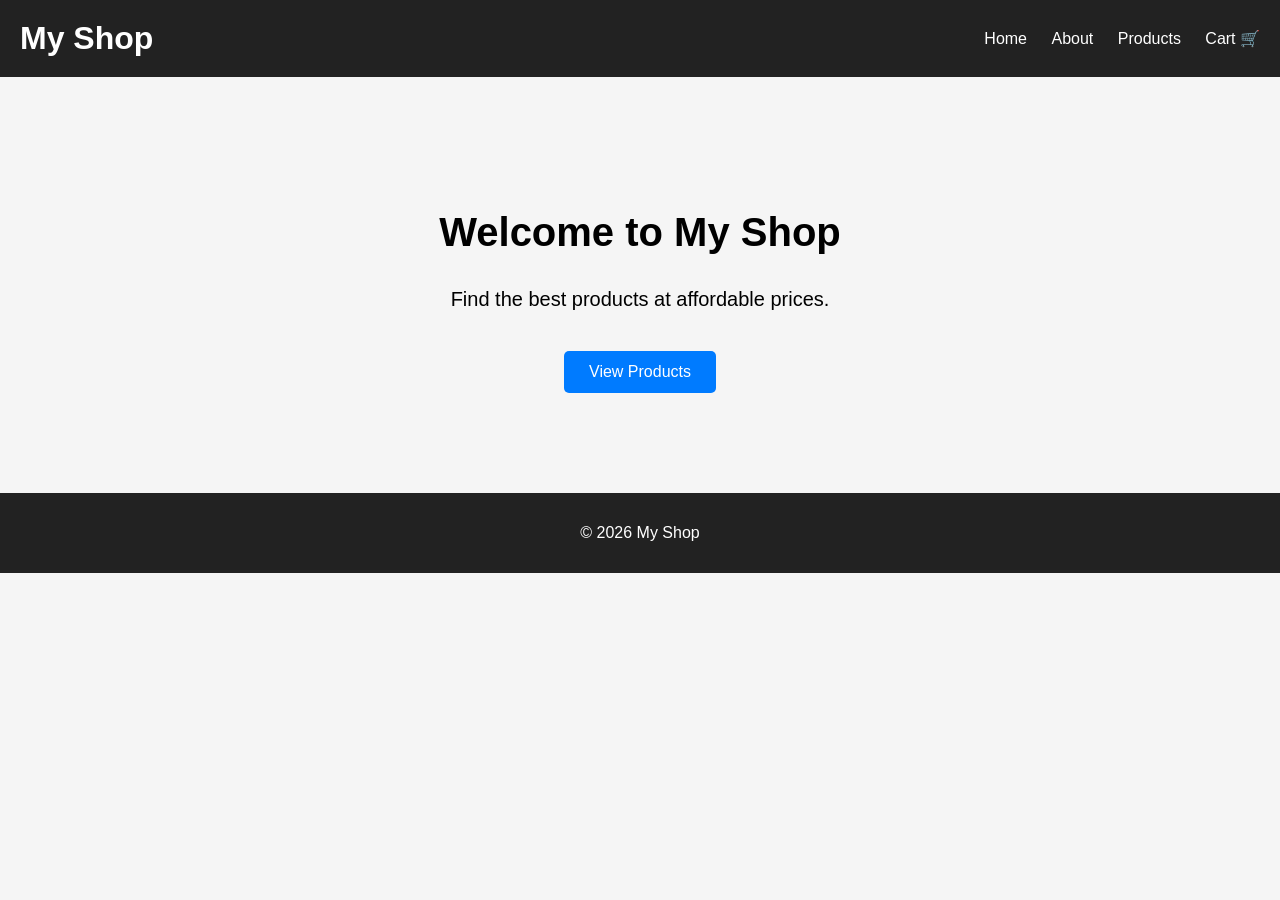
==== index.html @ 53732787 "index pages added" ====
<!DOCTYPE html>
<html lang="en">
<head>
    <meta charset="UTF-8">
    <meta name="viewport" content="width=device-width, initial-scale=1.0">
    <title>My Shop - Home</title>
    <link rel="stylesheet" href="index.css">
</head>
<body>

    <header>
        <h1>My Shop</h1>

        <nav>
            <a href="index.html">Home</a>
            <a href="about.html">About</a>
            <a href="products.html">Products</a>
            <a href="cart.html">Cart 🛒</a>
        </nav>
    </header>

    <main class="home">
        <h2>Welcome to My Shop</h2>
        <p>Find the best products at affordable prices.</p>

        <a href="products.html" class="btn">View Products</a>
    </main>

    <footer>
        <p>© 2026 My Shop</p>
    </footer>

    <script src="index.js"></script>
</body>
</html>
---- index.css ----
* {
    box-sizing: border-box;
}

body {
    margin: 0;
    font-family: Arial, sans-serif;
    background-color: #f5f5f5;
}

header {
    background-color: #222;
    color: white;
    padding: 20px;
    display: flex;
    justify-content: space-between;
    align-items: center;
}

header h1 {
    margin: 0;
}

nav a {
    color: white;
    text-decoration: none;
    margin-left: 20px;
}

nav a:hover {
    color: #00bcd4;
}

.home {
    text-align: center;
    padding: 100px 20px;
}

.home h2 {
    font-size: 40px;
}

.home p {
    font-size: 20px;
}

.btn {
    display: inline-block;
    margin-top: 20px;
    padding: 12px 25px;
    background-color: #007bff;
    color: white;
    text-decoration: none;
    border-radius: 5px;
}

.btn:hover {
    background-color: #0056b3;
}

footer {
    text-align: center;
    background-color: #222;
    color: white;
    padding: 15px;
}
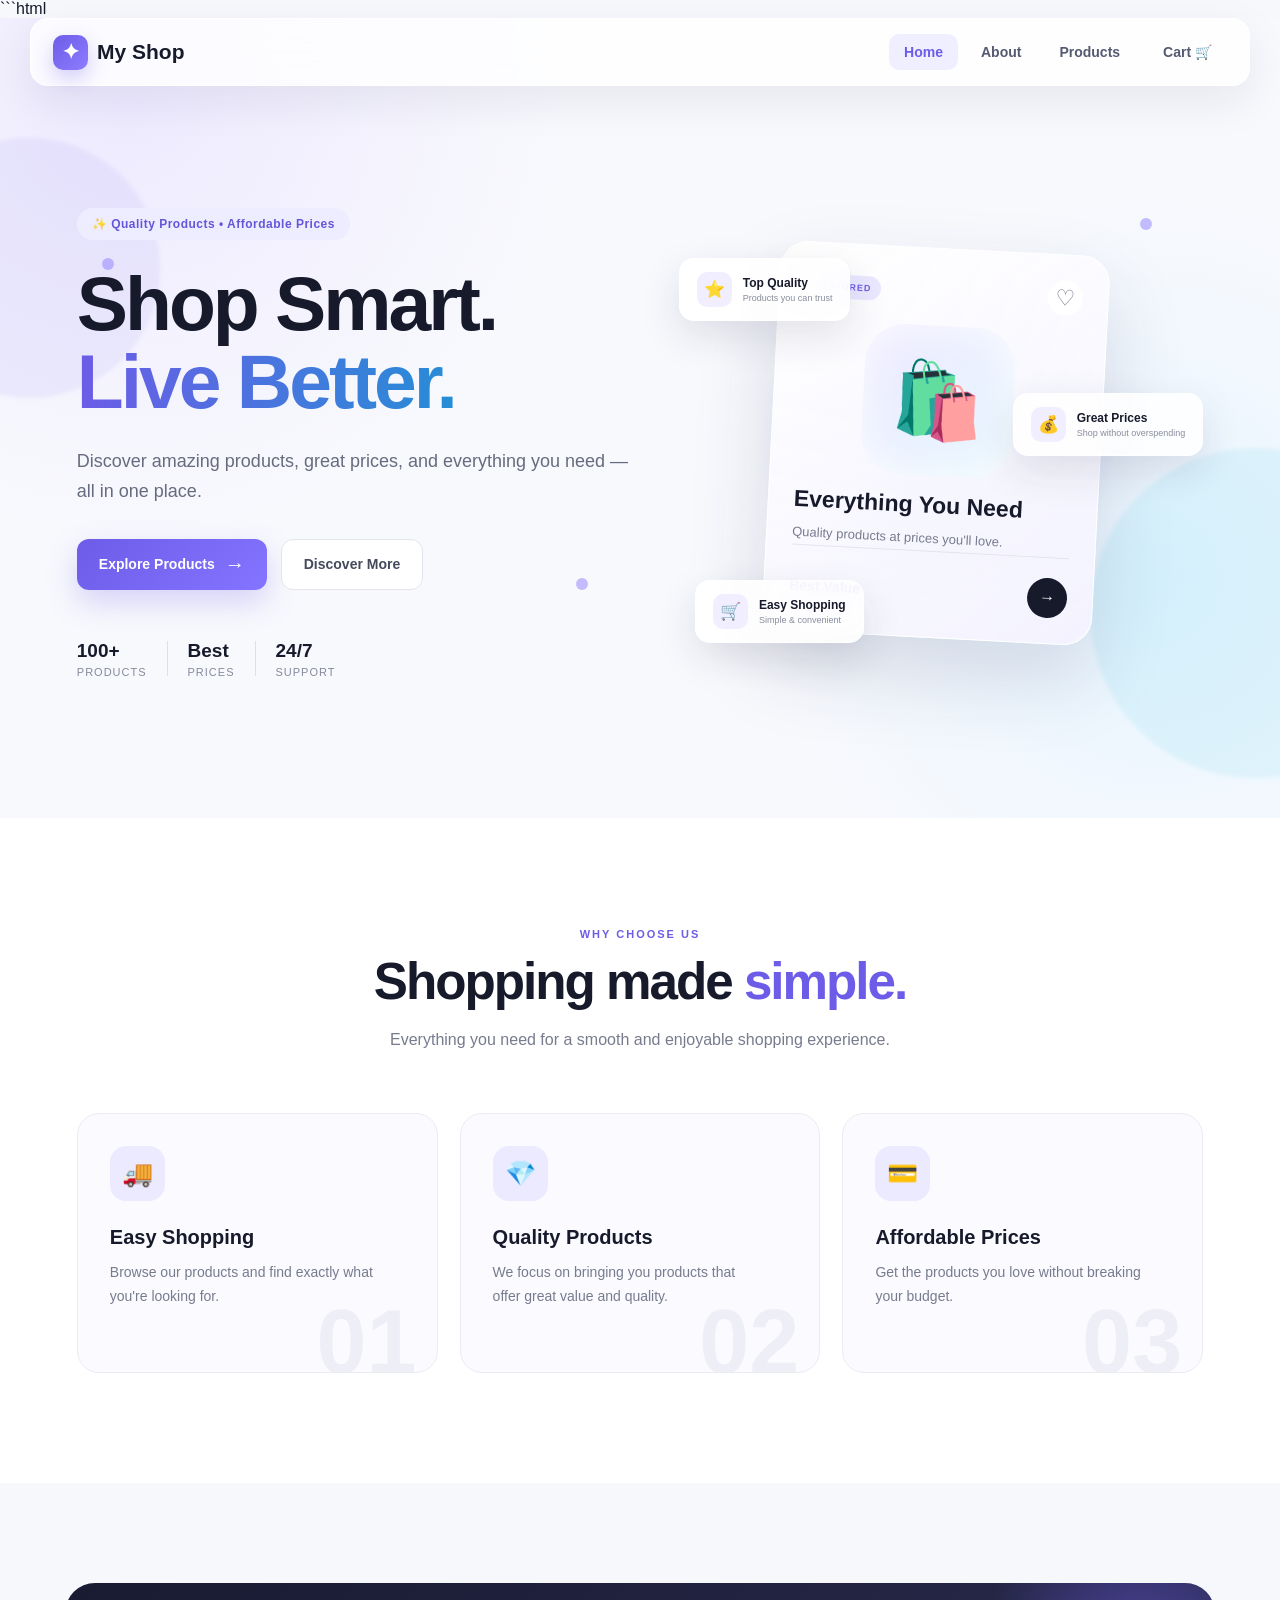
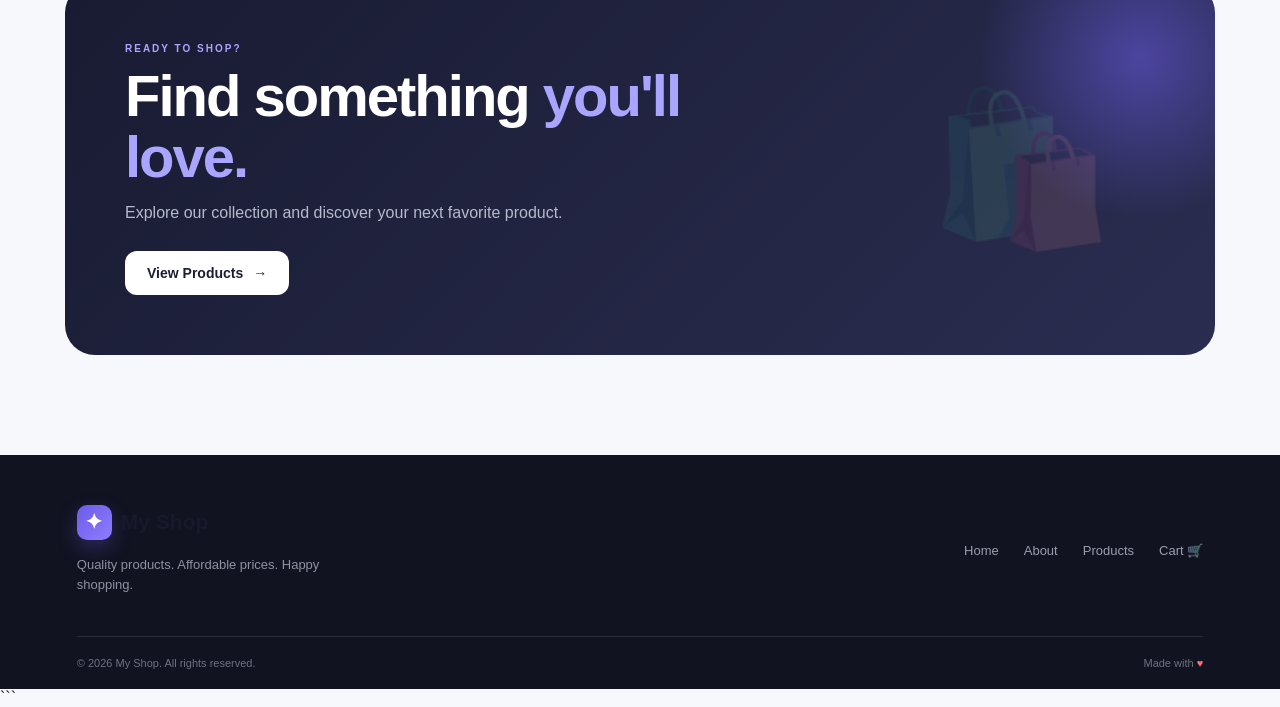
==== commit 89b21bae: "Version 2" ====
--- a/index.html
+++ b/index.html
@@ -1,35 +1,355 @@
+```html
 <!DOCTYPE html>
 <html lang="en">
 <head>
     <meta charset="UTF-8">
     <meta name="viewport" content="width=device-width, initial-scale=1.0">
+
     <title>My Shop - Home</title>
+
     <link rel="stylesheet" href="index.css">
 </head>
+
 <body>
 
-    <header>
-        <h1>My Shop</h1>
-
-        <nav>
-            <a href="index.html">Home</a>
+    <!-- ================= NAVBAR ================= -->
+
+    <header class="navbar">
+
+        <div class="logo">
+            <span class="logo-icon">✦</span>
+            <span>My Shop</span>
+        </div>
+
+        <nav class="nav-links">
+            <a href="index.html" class="active">Home</a>
             <a href="about.html">About</a>
             <a href="products.html">Products</a>
-            <a href="cart.html">Cart 🛒</a>
+            <a href="cart.html" class="cart-link">
+                Cart <span>🛒</span>
+            </a>
         </nav>
+
+        <button class="menu-toggle" aria-label="Toggle menu">
+            ☰
+        </button>
+
     </header>
 
-    <main class="home">
-        <h2>Welcome to My Shop</h2>
-        <p>Find the best products at affordable prices.</p>
-
-        <a href="products.html" class="btn">View Products</a>
+
+    <!-- ================= HERO SECTION ================= -->
+
+    <main>
+
+        <section class="hero">
+
+            <!-- Background decorations -->
+
+            <div class="gradient-circle circle-one"></div>
+            <div class="gradient-circle circle-two"></div>
+
+            <div class="floating-shape shape-one"></div>
+            <div class="floating-shape shape-two"></div>
+            <div class="floating-shape shape-three"></div>
+
+
+            <!-- Hero Content -->
+
+            <div class="hero-content">
+
+                <div class="hero-badge">
+                    ✨ Quality Products • Affordable Prices
+                </div>
+
+                <h1>
+                    Shop Smart.
+                    <span>Live Better.</span>
+                </h1>
+
+                <p>
+                    Discover amazing products, great prices,
+                    and everything you need — all in one place.
+                </p>
+
+                <div class="hero-buttons">
+
+                    <a href="products.html" class="btn primary-btn">
+                        Explore Products
+                        <span>→</span>
+                    </a>
+
+                    <a href="about.html" class="btn secondary-btn">
+                        Discover More
+                    </a>
+
+                </div>
+
+                <div class="trust-row">
+
+                    <div class="trust-item">
+                        <strong>100+</strong>
+                        <span>Products</span>
+                    </div>
+
+                    <div class="divider"></div>
+
+                    <div class="trust-item">
+                        <strong>Best</strong>
+                        <span>Prices</span>
+                    </div>
+
+                    <div class="divider"></div>
+
+                    <div class="trust-item">
+                        <strong>24/7</strong>
+                        <span>Support</span>
+                    </div>
+
+                </div>
+
+            </div>
+
+
+            <!-- ================= HERO VISUAL ================= -->
+
+            <div class="hero-visual">
+
+                <div class="visual-glow"></div>
+
+                <div class="main-product-card">
+
+                    <div class="product-top">
+                        <span class="product-tag">FEATURED</span>
+                        <span class="heart">♡</span>
+                    </div>
+
+                    <div class="product-icon">
+                        🛍️
+                    </div>
+
+                    <h3>Everything You Need</h3>
+
+                    <p>
+                        Quality products at prices
+                        you'll love.
+                    </p>
+
+                    <div class="product-bottom">
+
+                        <span class="price">
+                            Best Value
+                        </span>
+
+                        <span class="arrow-circle">
+                            →
+                        </span>
+
+                    </div>
+
+                </div>
+
+
+                <!-- Floating Cards -->
+
+                <div class="floating-card card-one">
+                    <span>⭐</span>
+                    <div>
+                        <strong>Top Quality</strong>
+                        <small>Products you can trust</small>
+                    </div>
+                </div>
+
+                <div class="floating-card card-two">
+                    <span>💰</span>
+                    <div>
+                        <strong>Great Prices</strong>
+                        <small>Shop without overspending</small>
+                    </div>
+                </div>
+
+                <div class="floating-card card-three">
+                    <span>🛒</span>
+                    <div>
+                        <strong>Easy Shopping</strong>
+                        <small>Simple & convenient</small>
+                    </div>
+                </div>
+
+            </div>
+
+        </section>
+
+
+        <!-- ================= FEATURES ================= -->
+
+        <section class="features">
+
+            <div class="section-heading reveal">
+
+                <span>WHY CHOOSE US</span>
+
+                <h2>
+                    Shopping made
+                    <span>simple.</span>
+                </h2>
+
+                <p>
+                    Everything you need for a smooth
+                    and enjoyable shopping experience.
+                </p>
+
+            </div>
+
+
+            <div class="feature-grid">
+
+                <div class="feature-card reveal">
+
+                    <div class="feature-icon">
+                        🚚
+                    </div>
+
+                    <h3>Easy Shopping</h3>
+
+                    <p>
+                        Browse our products and find
+                        exactly what you're looking for.
+                    </p>
+
+                    <div class="card-number">01</div>
+
+                </div>
+
+
+                <div class="feature-card reveal">
+
+                    <div class="feature-icon">
+                        💎
+                    </div>
+
+                    <h3>Quality Products</h3>
+
+                    <p>
+                        We focus on bringing you products
+                        that offer great value and quality.
+                    </p>
+
+                    <div class="card-number">02</div>
+
+                </div>
+
+
+                <div class="feature-card reveal">
+
+                    <div class="feature-icon">
+                        💳
+                    </div>
+
+                    <h3>Affordable Prices</h3>
+
+                    <p>
+                        Get the products you love without
+                        breaking your budget.
+                    </p>
+
+                    <div class="card-number">03</div>
+
+                </div>
+
+            </div>
+
+        </section>
+
+
+        <!-- ================= CTA ================= -->
+
+        <section class="cta reveal">
+
+            <div class="cta-glow"></div>
+
+            <div class="cta-content">
+
+                <span class="cta-label">
+                    READY TO SHOP?
+                </span>
+
+                <h2>
+                    Find something
+                    <span>you'll love.</span>
+                </h2>
+
+                <p>
+                    Explore our collection and discover
+                    your next favorite product.
+                </p>
+
+                <a href="products.html" class="btn cta-btn">
+                    View Products
+                    <span>→</span>
+                </a>
+
+            </div>
+
+            <div class="cta-decoration">
+                🛍️
+            </div>
+
+        </section>
+
     </main>
 
+
+    <!-- ================= FOOTER ================= -->
+
     <footer>
-        <p>© 2026 My Shop</p>
+
+        <div class="footer-content">
+
+            <div class="footer-brand">
+
+                <div class="logo">
+                    <span class="logo-icon">✦</span>
+                    <span>My Shop</span>
+                </div>
+
+                <p>
+                    Quality products.
+                    Affordable prices.
+                    Happy shopping.
+                </p>
+
+            </div>
+
+
+            <div class="footer-links">
+
+                <a href="index.html">Home</a>
+                <a href="about.html">About</a>
+                <a href="products.html">Products</a>
+                <a href="cart.html">Cart 🛒</a>
+
+            </div>
+
+        </div>
+
+
+        <div class="footer-bottom">
+
+            <p>
+                © 2026 My Shop. All rights reserved.
+            </p>
+
+            <p>
+                Made with <span>♥</span>
+            </p>
+
+        </div>
+
     </footer>
 
+
     <script src="index.js"></script>
+
 </body>
-</html>+</html>
+```
--- a/index.css
+++ b/index.css
@@ -1,66 +1,1419 @@
 * {
     box-sizing: border-box;
+    margin: 0;
+    padding: 0;
+}
+
+html {
+    scroll-behavior: smooth;
 }
 
 body {
-    margin: 0;
-    font-family: Arial, sans-serif;
-    background-color: #f5f5f5;
-}
-
-header {
-    background-color: #222;
+    font-family: Arial, Helvetica, sans-serif;
+    background: #f7f8fc;
+    color: #171a2b;
+    overflow-x: hidden;
+}
+
+a {
+    text-decoration: none;
+}
+
+button {
+    font-family: inherit;
+}
+
+
+/* =========================================================
+   NAVBAR
+========================================================= */
+
+.navbar {
+    position: fixed;
+    top: 18px;
+    left: 50%;
+    transform: translateX(-50%);
+
+    width: calc(100% - 60px);
+    max-width: 1250px;
+
+    padding: 15px 22px;
+
+    display: flex;
+    align-items: center;
+    justify-content: space-between;
+
+    background: rgba(255, 255, 255, 0.78);
+    backdrop-filter: blur(18px);
+
+    border: 1px solid rgba(255, 255, 255, 0.8);
+
+    border-radius: 18px;
+
+    box-shadow:
+        0 15px 45px rgba(24, 31, 58, 0.08);
+
+    z-index: 1000;
+
+    animation: navDrop 0.8s ease forwards;
+}
+
+.logo {
+    display: flex;
+    align-items: center;
+    gap: 9px;
+
+    font-size: 21px;
+    font-weight: 800;
+    color: #171a2b;
+}
+
+.logo-icon {
+    width: 35px;
+    height: 35px;
+
+    display: flex;
+    align-items: center;
+    justify-content: center;
+
     color: white;
-    padding: 20px;
-    display: flex;
+
+    border-radius: 10px;
+
+    background: linear-gradient(
+        135deg,
+        #6c5ce7,
+        #8e7dff
+    );
+
+    box-shadow:
+        0 8px 20px rgba(108, 92, 231, 0.3);
+}
+
+.nav-links {
+    display: flex;
+    align-items: center;
+    gap: 8px;
+}
+
+.nav-links a {
+    color: #555a70;
+
+    font-size: 14px;
+    font-weight: 600;
+
+    padding: 10px 15px;
+
+    border-radius: 10px;
+
+    transition: 0.3s ease;
+}
+
+.nav-links a:hover,
+.nav-links a.active {
+    color: #6c5ce7;
+    background: #f0efff;
+}
+
+.cart-link {
+    margin-left: 5px;
+}
+
+.menu-toggle {
+    display: none;
+
+    border: none;
+    background: none;
+
+    font-size: 25px;
+    cursor: pointer;
+}
+
+
+/* =========================================================
+   HERO
+========================================================= */
+
+.hero {
+    min-height: 800px;
+
+    position: relative;
+
+    display: grid;
+    grid-template-columns: 1.05fr 0.95fr;
+
+    align-items: center;
+
+    padding:
+        150px
+        max(6vw, 40px)
+        100px;
+
+    overflow: hidden;
+
+    background:
+        radial-gradient(
+            circle at 10% 10%,
+            #eeeaff 0,
+            transparent 32%
+        ),
+        radial-gradient(
+            circle at 90% 70%,
+            #e7f5ff 0,
+            transparent 30%
+        ),
+        #f8f9fd;
+}
+
+
+/* =========================================================
+   BACKGROUND DECORATIONS
+========================================================= */
+
+.gradient-circle {
+    position: absolute;
+
+    border-radius: 50%;
+
+    filter: blur(2px);
+
+    pointer-events: none;
+
+    animation: floatAround 7s ease-in-out infinite;
+}
+
+.circle-one {
+    width: 260px;
+    height: 260px;
+
+    top: 15%;
+    left: -100px;
+
+    background: rgba(108, 92, 231, 0.08);
+}
+
+.circle-two {
+    width: 330px;
+    height: 330px;
+
+    right: -140px;
+    bottom: 5%;
+
+    background: rgba(0, 188, 212, 0.08);
+
+    animation-delay: 1.5s;
+}
+
+.floating-shape {
+    position: absolute;
+
+    width: 12px;
+    height: 12px;
+
+    border-radius: 50%;
+
+    background: #8e7dff;
+
+    opacity: 0.5;
+
+    animation: particleFloat 5s ease-in-out infinite;
+}
+
+.shape-one {
+    top: 30%;
+    left: 8%;
+}
+
+.shape-two {
+    top: 70%;
+    left: 45%;
+
+    animation-delay: 1s;
+}
+
+.shape-three {
+    top: 25%;
+    right: 10%;
+
+    animation-delay: 2s;
+}
+
+
+/* =========================================================
+   HERO CONTENT
+========================================================= */
+
+.hero-content {
+    position: relative;
+    z-index: 5;
+
+    max-width: 650px;
+
+    animation: heroLeft 1s ease forwards;
+}
+
+.hero-badge {
+    display: inline-flex;
+
+    padding: 9px 15px;
+
+    margin-bottom: 24px;
+
+    border-radius: 50px;
+
+    color: #6556d8;
+
+    background: #eeecff;
+
+    font-size: 12px;
+    font-weight: 700;
+
+    letter-spacing: 0.5px;
+}
+
+.hero h1 {
+    font-size: clamp(48px, 6vw, 78px);
+
+    line-height: 1.02;
+
+    letter-spacing: -3px;
+
+    margin-bottom: 25px;
+
+    max-width: 700px;
+}
+
+.hero h1 span {
+    display: block;
+
+    background: linear-gradient(
+        90deg,
+        #6c5ce7,
+        #00a8cc
+    );
+
+    -webkit-background-clip: text;
+    background-clip: text;
+
+    color: transparent;
+}
+
+.hero-content > p {
+    max-width: 570px;
+
+    color: #666b7e;
+
+    font-size: 18px;
+
+    line-height: 1.7;
+
+    margin-bottom: 32px;
+}
+
+
+/* =========================================================
+   BUTTONS
+========================================================= */
+
+.hero-buttons {
+    display: flex;
+    gap: 14px;
+
+    flex-wrap: wrap;
+}
+
+.btn {
+    display: inline-flex;
+
+    align-items: center;
+    justify-content: center;
+
+    gap: 10px;
+
+    padding: 14px 22px;
+
+    border-radius: 12px;
+
+    font-size: 14px;
+    font-weight: 700;
+
+    transition:
+        transform 0.3s ease,
+        box-shadow 0.3s ease,
+        background 0.3s ease;
+}
+
+.primary-btn {
+    color: white;
+
+    background: linear-gradient(
+        135deg,
+        #6c5ce7,
+        #8474ff
+    );
+
+    box-shadow:
+        0 12px 30px rgba(108, 92, 231, 0.25);
+}
+
+.primary-btn:hover {
+    transform: translateY(-4px);
+
+    box-shadow:
+        0 18px 35px rgba(108, 92, 231, 0.35);
+}
+
+.primary-btn span {
+    font-size: 20px;
+
+    transition: transform 0.3s ease;
+}
+
+.primary-btn:hover span {
+    transform: translateX(5px);
+}
+
+.secondary-btn {
+    color: #45495b;
+
+    background: white;
+
+    border: 1px solid #e3e4ec;
+}
+
+.secondary-btn:hover {
+    transform: translateY(-4px);
+
+    border-color: #cfcdf2;
+
+    box-shadow:
+        0 12px 30px rgba(20, 25, 50, 0.08);
+}
+
+
+/* =========================================================
+   TRUST ROW
+========================================================= */
+
+.trust-row {
+    display: flex;
+
+    align-items: center;
+
+    gap: 20px;
+
+    margin-top: 50px;
+}
+
+.trust-item {
+    display: flex;
+    flex-direction: column;
+
+    gap: 4px;
+}
+
+.trust-item strong {
+    font-size: 19px;
+}
+
+.trust-item span {
+    color: #85899b;
+
+    font-size: 11px;
+
+    text-transform: uppercase;
+
+    letter-spacing: 1px;
+}
+
+.divider {
+    width: 1px;
+    height: 35px;
+
+    background: #dddfea;
+}
+
+
+/* =========================================================
+   HERO VISUAL
+========================================================= */
+
+.hero-visual {
+    position: relative;
+
+    min-height: 500px;
+
+    display: flex;
+
+    align-items: center;
+    justify-content: center;
+
+    animation: heroRight 1s ease forwards;
+}
+
+.visual-glow {
+    position: absolute;
+
+    width: 380px;
+    height: 380px;
+
+    border-radius: 50%;
+
+    background:
+        radial-gradient(
+            circle,
+            rgba(108, 92, 231, 0.22),
+            transparent 68%
+        );
+
+    animation: glowPulse 4s ease-in-out infinite;
+}
+
+
+/* =========================================================
+   MAIN PRODUCT CARD
+========================================================= */
+
+.main-product-card {
+    position: relative;
+
+    width: 330px;
+    min-height: 390px;
+
+    padding: 25px;
+
+    display: flex;
+    flex-direction: column;
+
     justify-content: space-between;
-    align-items: center;
-}
-
-header h1 {
-    margin: 0;
-}
-
-nav a {
+
+    border-radius: 28px;
+
+    background:
+        linear-gradient(
+            145deg,
+            rgba(255,255,255,0.95),
+            rgba(244,242,255,0.88)
+        );
+
+    border: 1px solid white;
+
+    box-shadow:
+        0 35px 80px rgba(41, 45, 85, 0.15);
+
+    transform: rotate(3deg);
+
+    animation:
+        productFloat 5s ease-in-out infinite;
+}
+
+.product-top {
+    display: flex;
+
+    justify-content: space-between;
+
+    align-items: center;
+}
+
+.product-tag {
+    padding: 7px 10px;
+
+    border-radius: 20px;
+
+    color: #6c5ce7;
+
+    background: #eae8ff;
+
+    font-size: 9px;
+    font-weight: 800;
+
+    letter-spacing: 1px;
+}
+
+.heart {
+    width: 35px;
+    height: 35px;
+
+    display: flex;
+
+    align-items: center;
+    justify-content: center;
+
+    border-radius: 50%;
+
+    background: white;
+
+    color: #777b8f;
+
+    font-size: 22px;
+}
+
+.product-icon {
+    width: 150px;
+    height: 150px;
+
+    margin: 15px auto;
+
+    display: flex;
+
+    align-items: center;
+    justify-content: center;
+
+    border-radius: 40px;
+
+    font-size: 75px;
+
+    background:
+        linear-gradient(
+            135deg,
+            #eeeaff,
+            #e7f7ff
+        );
+
+    box-shadow:
+        inset 0 0 40px rgba(255,255,255,0.8);
+
+    animation: iconPulse 3s ease-in-out infinite;
+}
+
+.main-product-card h3 {
+    font-size: 23px;
+
+    margin-bottom: 8px;
+}
+
+.main-product-card p {
+    color: #777b8d;
+
+    font-size: 13px;
+
+    line-height: 1.6;
+}
+
+.product-bottom {
+    display: flex;
+
+    justify-content: space-between;
+
+    align-items: center;
+
+    padding-top: 20px;
+
+    border-top: 1px solid #e4e4ee;
+}
+
+.price {
+    color: #6c5ce7;
+
+    font-size: 14px;
+    font-weight: 800;
+}
+
+.arrow-circle {
+    width: 40px;
+    height: 40px;
+
+    display: flex;
+
+    align-items: center;
+    justify-content: center;
+
+    border-radius: 50%;
+
     color: white;
-    text-decoration: none;
-    margin-left: 20px;
-}
-
-nav a:hover {
-    color: #00bcd4;
-}
-
-.home {
+
+    background: #171a2b;
+
+    transition: 0.3s ease;
+}
+
+.main-product-card:hover .arrow-circle {
+    transform: rotate(-45deg);
+
+    background: #6c5ce7;
+}
+
+
+/* =========================================================
+   FLOATING CARDS
+========================================================= */
+
+.floating-card {
+    position: absolute;
+
+    display: flex;
+
+    align-items: center;
+
+    gap: 11px;
+
+    padding: 13px 17px;
+
+    border-radius: 15px;
+
+    background: rgba(255,255,255,0.88);
+
+    backdrop-filter: blur(15px);
+
+    box-shadow:
+        0 15px 40px rgba(30, 35, 65, 0.12);
+
+    border: 1px solid rgba(255,255,255,0.9);
+
+    z-index: 5;
+
+    animation: cardFloat 4s ease-in-out infinite;
+}
+
+.floating-card > span {
+    width: 35px;
+    height: 35px;
+
+    display: flex;
+
+    align-items: center;
+    justify-content: center;
+
+    border-radius: 10px;
+
+    background: #f1efff;
+
+    font-size: 17px;
+}
+
+.floating-card div {
+    display: flex;
+
+    flex-direction: column;
+
+    gap: 3px;
+}
+
+.floating-card strong {
+    font-size: 12px;
+}
+
+.floating-card small {
+    color: #888c9d;
+
+    font-size: 9px;
+}
+
+.card-one {
+    top: 13%;
+    left: 2%;
+}
+
+.card-two {
+    right: 0;
+    top: 40%;
+
+    animation-delay: 1s;
+}
+
+.card-three {
+    bottom: 10%;
+    left: 5%;
+
+    animation-delay: 2s;
+}
+
+
+/* =========================================================
+   FEATURES
+========================================================= */
+
+.features {
+    padding: 110px 6vw;
+
+    background: white;
+}
+
+.section-heading {
+    max-width: 650px;
+
+    margin: 0 auto 60px;
+
     text-align: center;
-    padding: 100px 20px;
-}
-
-.home h2 {
-    font-size: 40px;
-}
-
-.home p {
+}
+
+.section-heading > span {
+    color: #6c5ce7;
+
+    font-size: 11px;
+    font-weight: 800;
+
+    letter-spacing: 2px;
+}
+
+.section-heading h2 {
+    margin: 12px 0 15px;
+
+    font-size: clamp(35px, 4vw, 52px);
+
+    letter-spacing: -2px;
+}
+
+.section-heading h2 span {
+    color: #6c5ce7;
+}
+
+.section-heading p {
+    color: #777b8d;
+
+    line-height: 1.7;
+}
+
+.feature-grid {
+    max-width: 1150px;
+
+    margin: auto;
+
+    display: grid;
+
+    grid-template-columns:
+        repeat(3, 1fr);
+
+    gap: 22px;
+}
+
+.feature-card {
+    position: relative;
+
+    padding: 32px;
+
+    min-height: 260px;
+
+    overflow: hidden;
+
+    border: 1px solid #ebebf2;
+
+    border-radius: 22px;
+
+    background: #fafaff;
+
+    transition:
+        transform 0.4s ease,
+        box-shadow 0.4s ease;
+}
+
+.feature-card:hover {
+    transform: translateY(-10px);
+
+    box-shadow:
+        0 25px 50px rgba(34, 39, 75, 0.1);
+}
+
+.feature-icon {
+    width: 55px;
+    height: 55px;
+
+    display: flex;
+
+    align-items: center;
+    justify-content: center;
+
+    margin-bottom: 25px;
+
+    border-radius: 16px;
+
+    background: #eceaff;
+
+    font-size: 25px;
+}
+
+.feature-card h3 {
     font-size: 20px;
-}
-
-.btn {
-    display: inline-block;
-    margin-top: 20px;
-    padding: 12px 25px;
-    background-color: #007bff;
+
+    margin-bottom: 12px;
+}
+
+.feature-card p {
+    max-width: 270px;
+
+    color: #777b8d;
+
+    font-size: 14px;
+
+    line-height: 1.7;
+}
+
+.card-number {
+    position: absolute;
+
+    right: 20px;
+    bottom: -15px;
+
+    color: #eeeeF7;
+
+    font-size: 90px;
+    font-weight: 900;
+
+    line-height: 1;
+}
+
+
+/* =========================================================
+   CTA
+========================================================= */
+
+.cta {
+    position: relative;
+
+    max-width: 1150px;
+
+    min-height: 360px;
+
+    margin: 100px auto;
+
+    padding: 60px;
+
+    display: flex;
+
+    align-items: center;
+
+    overflow: hidden;
+
+    border-radius: 30px;
+
+    background:
+        linear-gradient(
+            135deg,
+            #191b32,
+            #2a2d50
+        );
+
     color: white;
-    text-decoration: none;
-    border-radius: 5px;
-}
-
-.btn:hover {
-    background-color: #0056b3;
-}
+}
+
+.cta-glow {
+    position: absolute;
+
+    width: 350px;
+    height: 350px;
+
+    right: -100px;
+    top: -100px;
+
+    border-radius: 50%;
+
+    background:
+        radial-gradient(
+            circle,
+            rgba(108,92,231,0.55),
+            transparent 65%
+        );
+
+    animation: glowPulse 5s ease-in-out infinite;
+}
+
+.cta-content {
+    position: relative;
+
+    z-index: 2;
+}
+
+.cta-label {
+    font-size: 10px;
+    font-weight: 800;
+
+    letter-spacing: 2px;
+
+    color: #aaa5ff;
+}
+
+.cta h2 {
+    max-width: 600px;
+
+    margin: 12px 0;
+
+    font-size: clamp(38px, 5vw, 58px);
+
+    line-height: 1.05;
+
+    letter-spacing: -2px;
+}
+
+.cta h2 span {
+    color: #aaa5ff;
+}
+
+.cta p {
+    max-width: 500px;
+
+    margin-bottom: 25px;
+
+    color: #b7bacb;
+
+    line-height: 1.6;
+}
+
+.cta-btn {
+    color: #1b1d32;
+
+    background: white;
+}
+
+.cta-btn:hover {
+    transform: translateY(-4px);
+
+    box-shadow:
+        0 15px 35px rgba(0,0,0,0.25);
+}
+
+.cta-decoration {
+    position: absolute;
+
+    right: 100px;
+
+    font-size: 150px;
+
+    opacity: 0.12;
+
+    animation: slowRotate 8s linear infinite;
+}
+
+
+/* =========================================================
+   FOOTER
+========================================================= */
 
 footer {
-    text-align: center;
-    background-color: #222;
+    padding: 50px 6vw 20px;
+
+    background: #111321;
+
     color: white;
-    padding: 15px;
+}
+
+.footer-content {
+    max-width: 1150px;
+
+    margin: auto;
+
+    display: flex;
+
+    justify-content: space-between;
+
+    gap: 30px;
+}
+
+.footer-brand p {
+    max-width: 300px;
+
+    margin-top: 15px;
+
+    color: #8e91a3;
+
+    font-size: 13px;
+
+    line-height: 1.6;
+}
+
+.footer-links {
+    display: flex;
+
+    align-items: center;
+
+    gap: 25px;
+}
+
+.footer-links a {
+    color: #9a9dac;
+
+    font-size: 13px;
+
+    transition: 0.3s ease;
+}
+
+.footer-links a:hover {
+    color: white;
+}
+
+.footer-bottom {
+    max-width: 1150px;
+
+    margin: 40px auto 0;
+
+    padding-top: 20px;
+
+    display: flex;
+
+    justify-content: space-between;
+
+    border-top: 1px solid #282a38;
+
+    color: #6e7181;
+
+    font-size: 11px;
+}
+
+.footer-bottom span {
+    color: #ff6b81;
+}
+
+
+/* =========================================================
+   SCROLL REVEAL
+========================================================= */
+
+.reveal {
+    opacity: 0;
+
+    transform: translateY(40px);
+
+    transition:
+        opacity 0.8s ease,
+        transform 0.8s ease;
+}
+
+.reveal.show {
+    opacity: 1;
+
+    transform: translateY(0);
+}
+
+
+/* =========================================================
+   ANIMATIONS
+========================================================= */
+
+@keyframes navDrop {
+
+    from {
+        opacity: 0;
+        transform:
+            translate(-50%, -25px);
+    }
+
+    to {
+        opacity: 1;
+        transform:
+            translate(-50%, 0);
+    }
+
+}
+
+
+@keyframes heroLeft {
+
+    from {
+        opacity: 0;
+        transform: translateX(-50px);
+    }
+
+    to {
+        opacity: 1;
+        transform: translateX(0);
+    }
+
+}
+
+
+@keyframes heroRight {
+
+    from {
+        opacity: 0;
+        transform: translateX(50px);
+    }
+
+    to {
+        opacity: 1;
+        transform: translateX(0);
+    }
+
+}
+
+
+@keyframes productFloat {
+
+    0%,
+    100% {
+        transform:
+            rotate(3deg)
+            translateY(0);
+    }
+
+    50% {
+        transform:
+            rotate(1deg)
+            translateY(-15px);
+    }
+
+}
+
+
+@keyframes cardFloat {
+
+    0%,
+    100% {
+        transform: translateY(0);
+    }
+
+    50% {
+        transform: translateY(-12px);
+    }
+
+}
+
+
+@keyframes floatAround {
+
+    0%,
+    100% {
+        transform: translate(0, 0);
+    }
+
+    50% {
+        transform: translate(20px, -20px);
+    }
+
+}
+
+
+@keyframes particleFloat {
+
+    0%,
+    100% {
+        transform: translateY(0);
+    }
+
+    50% {
+        transform: translateY(-25px);
+    }
+
+}
+
+
+@keyframes glowPulse {
+
+    0%,
+    100% {
+        transform: scale(1);
+        opacity: 0.7;
+    }
+
+    50% {
+        transform: scale(1.12);
+        opacity: 1;
+    }
+
+}
+
+
+@keyframes iconPulse {
+
+    0%,
+    100% {
+        transform: scale(1);
+    }
+
+    50% {
+        transform: scale(1.05);
+    }
+
+}
+
+
+@keyframes slowRotate {
+
+    from {
+        transform: rotate(0deg);
+    }
+
+    to {
+        transform: rotate(360deg);
+    }
+
+}
+
+
+/* =========================================================
+   RESPONSIVE
+========================================================= */
+
+@media (max-width: 950px) {
+
+    .hero {
+        grid-template-columns: 1fr;
+
+        text-align: center;
+
+        padding-top: 150px;
+    }
+
+    .hero-content {
+        margin: auto;
+    }
+
+    .hero-content > p {
+        margin-left: auto;
+        margin-right: auto;
+    }
+
+    .hero-buttons {
+        justify-content: center;
+    }
+
+    .trust-row {
+        justify-content: center;
+    }
+
+    .hero-visual {
+        margin-top: 50px;
+    }
+
+    .feature-grid {
+        grid-template-columns: 1fr;
+        max-width: 550px;
+    }
+
+    .cta {
+        margin-left: 20px;
+        margin-right: 20px;
+    }
+
+}
+
+
+@media (max-width: 700px) {
+
+    .navbar {
+        width: calc(100% - 30px);
+
+        top: 10px;
+    }
+
+    .nav-links {
+        position: absolute;
+
+        top: 70px;
+        left: 0;
+
+        width: 100%;
+
+        padding: 15px;
+
+        display: none;
+
+        flex-direction: column;
+
+        background: white;
+
+        border-radius: 15px;
+
+        box-shadow:
+            0 15px 35px rgba(20,25,50,0.12);
+    }
+
+    .nav-links.open {
+        display: flex;
+    }
+
+    .nav-links a {
+        width: 100%;
+
+        text-align: center;
+    }
+
+    .menu-toggle {
+        display: block;
+    }
+
+    .hero {
+        padding-left: 20px;
+        padding-right: 20px;
+    }
+
+    .hero h1 {
+        letter-spacing: -2px;
+    }
+
+    .hero-visual {
+        min-height: 430px;
+    }
+
+    .main-product-card {
+        width: 290px;
+        min-height: 350px;
+    }
+
+    .floating-card {
+        transform: scale(0.8);
+    }
+
+    .card-one {
+        left: -10px;
+    }
+
+    .card-two {
+        right: -10px;
+    }
+
+    .card-three {
+        left: -10px;
+    }
+
+    .cta {
+        padding: 40px 30px;
+    }
+
+    .cta-decoration {
+        right: -30px;
+        font-size: 110px;
+    }
+
+    .footer-content {
+        flex-direction: column;
+    }
+
+    .footer-links {
+        flex-wrap: wrap;
+    }
+
+    .footer-bottom {
+        flex-direction: column;
+
+        gap: 10px;
+    }
+
+}
+
+
+@media (max-width: 450px) {
+
+    .hero-badge {
+        font-size: 10px;
+    }
+
+    .hero h1 {
+        font-size: 43px;
+    }
+
+    .hero-content > p {
+        font-size: 15px;
+    }
+
+    .trust-row {
+        gap: 12px;
+    }
+
+    .trust-item strong {
+        font-size: 16px;
+    }
+
+    .trust-item span {
+        font-size: 9px;
+    }
+
+    .divider {
+        height: 28px;
+    }
+
+    .hero-visual {
+        transform: scale(0.9);
+        margin-left: -20px;
+        margin-right: -20px;
+    }
+
 }
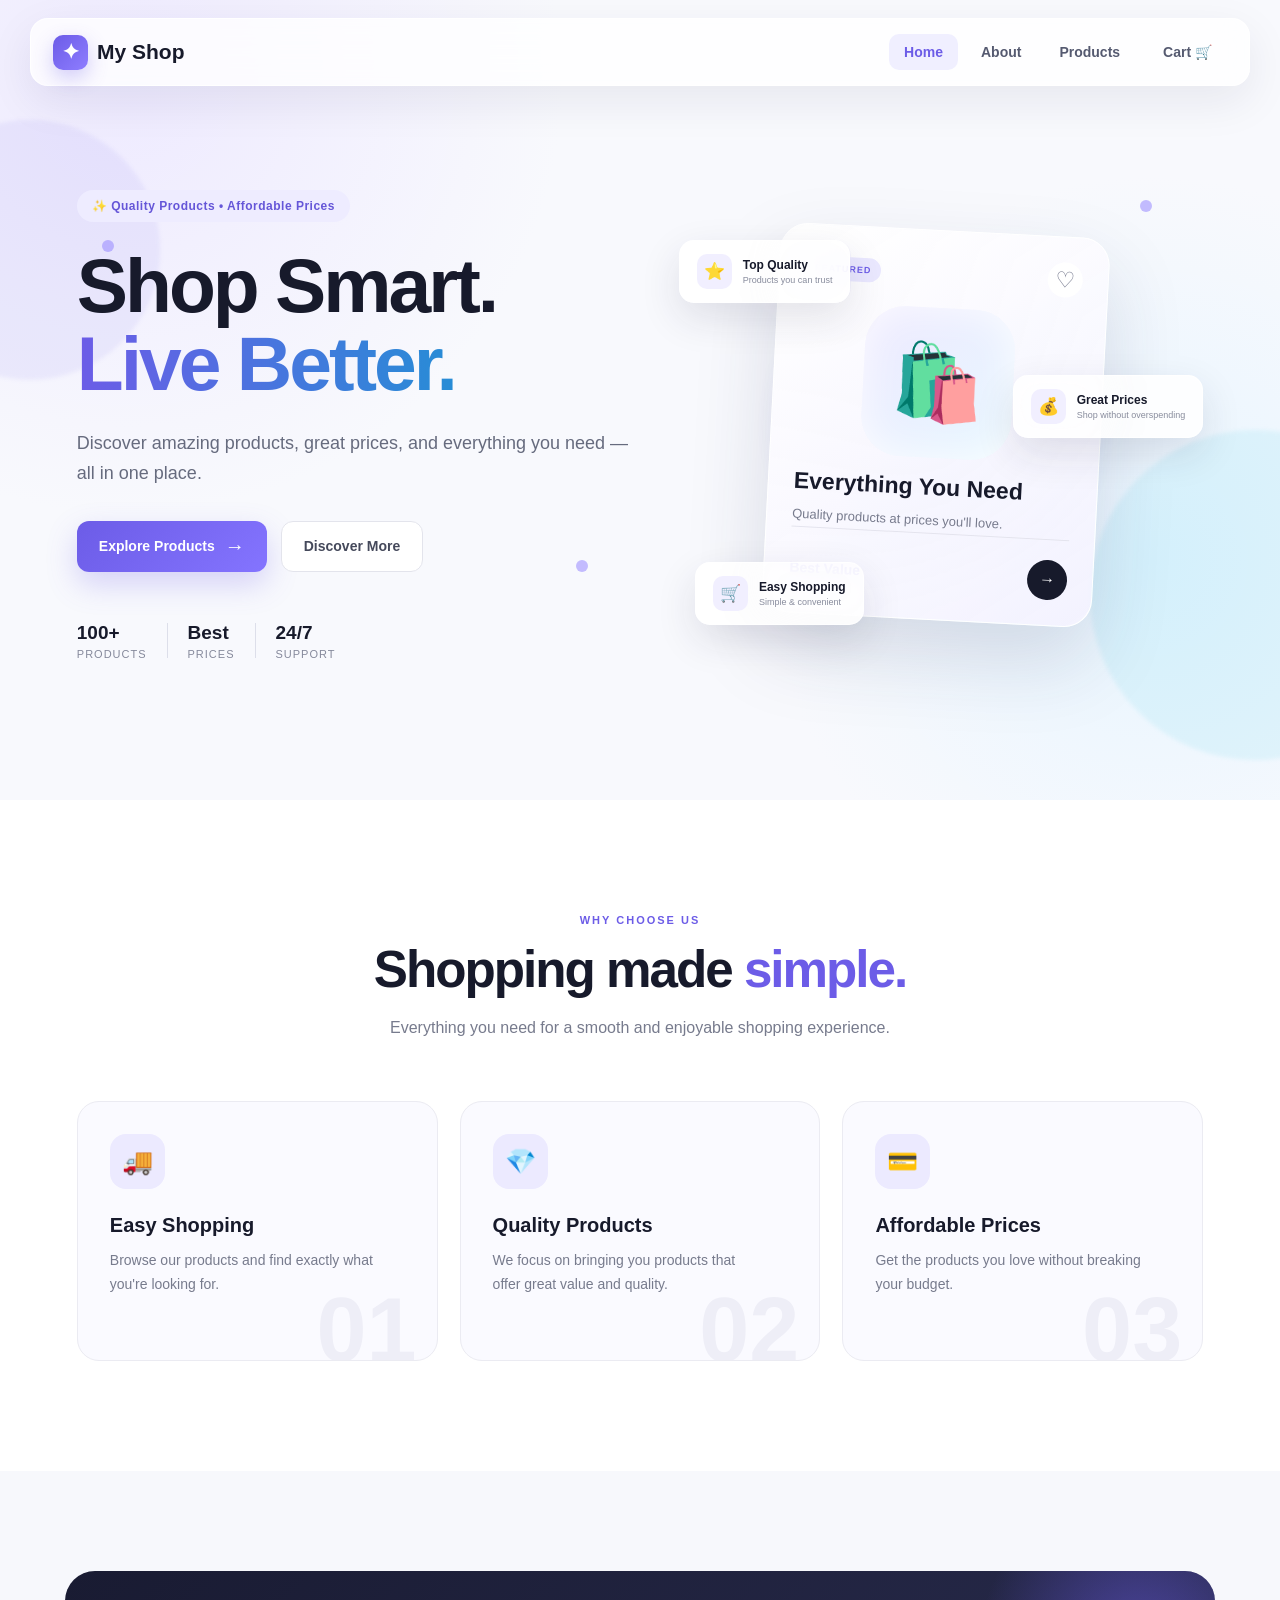
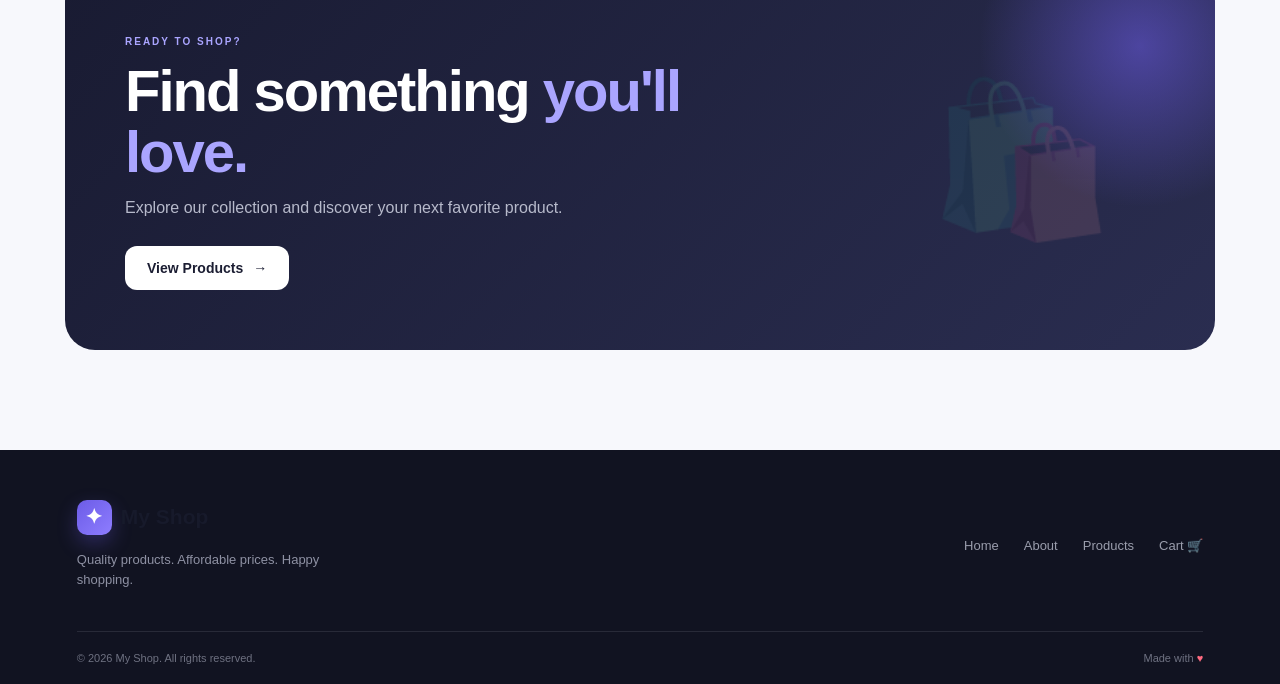
==== commit ef916862: "index.html only" ====
--- a/index.html
+++ b/index.html
@@ -1,4 +1,3 @@
-```html
 <!DOCTYPE html>
 <html lang="en">
 <head>
@@ -352,4 +351,4 @@
 
 </body>
 </html>
-```
+
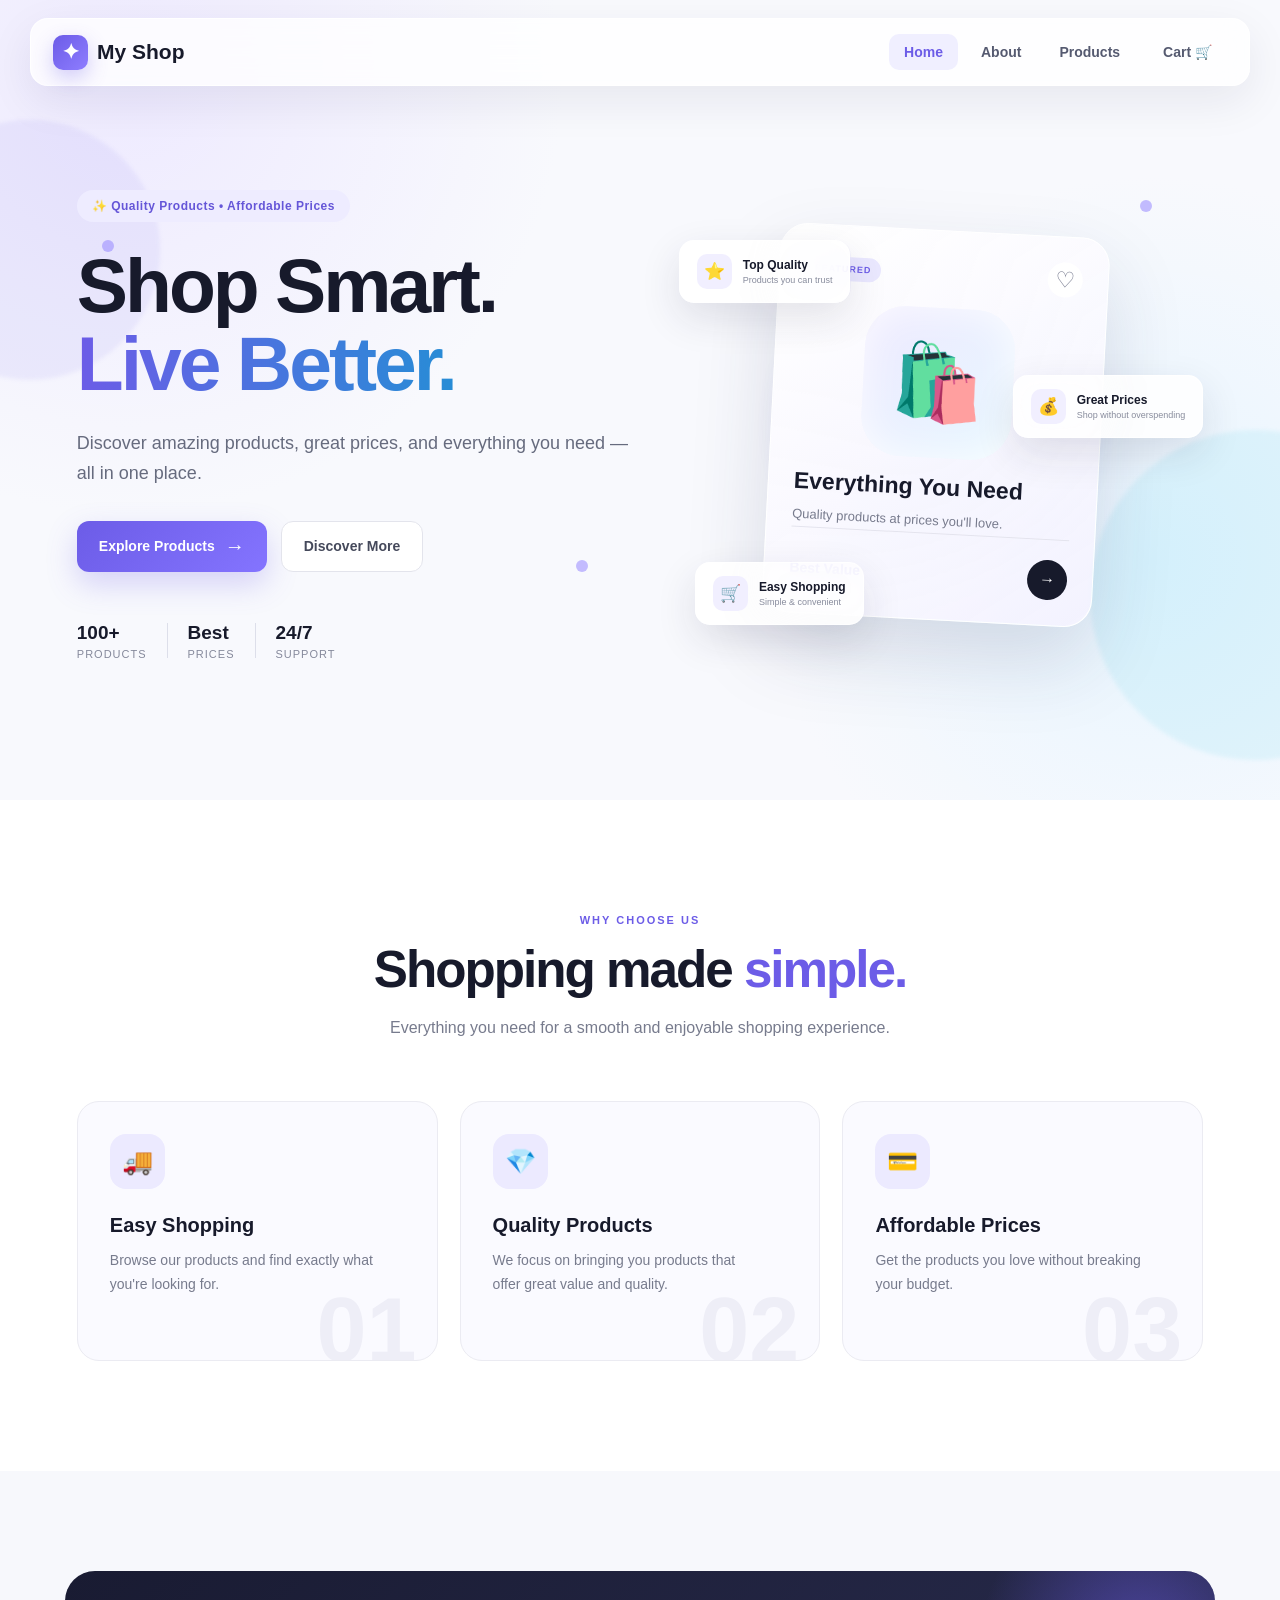
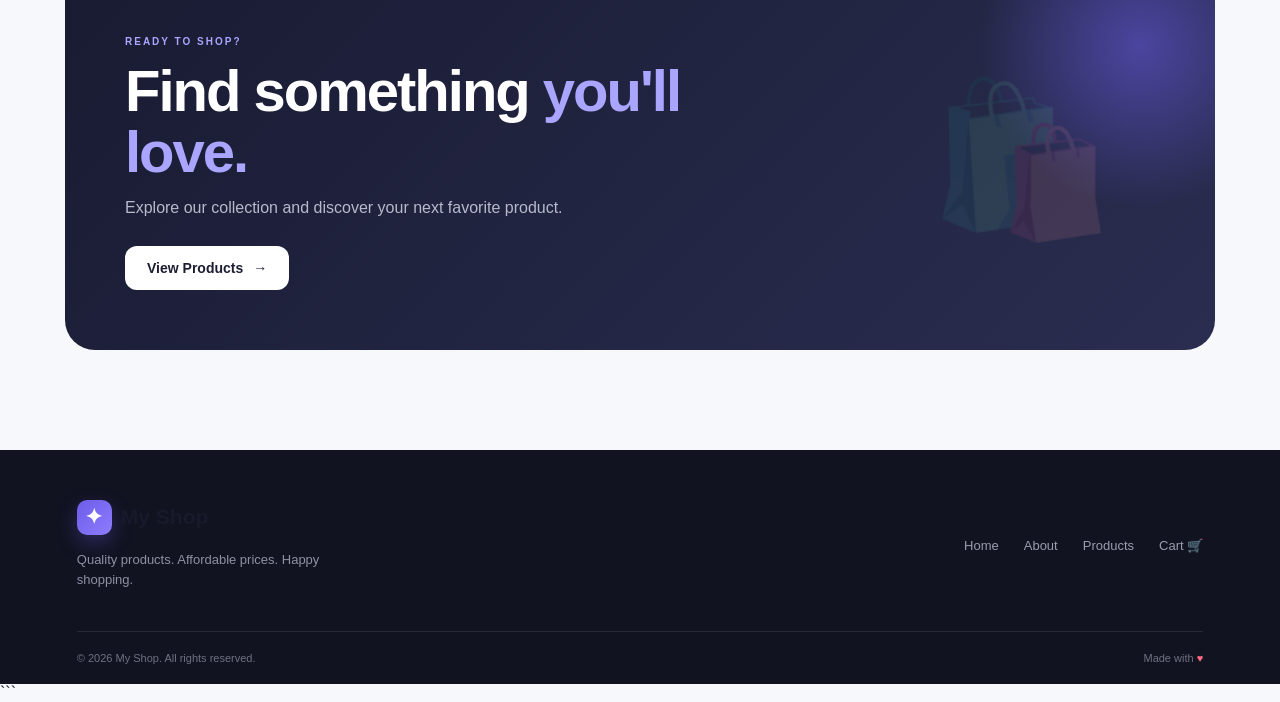
==== commit 32d630e7: "Merge branch 'index'" ====
--- a/index.html
+++ b/index.html
@@ -351,4 +351,4 @@
 
 </body>
 </html>
-
+```
